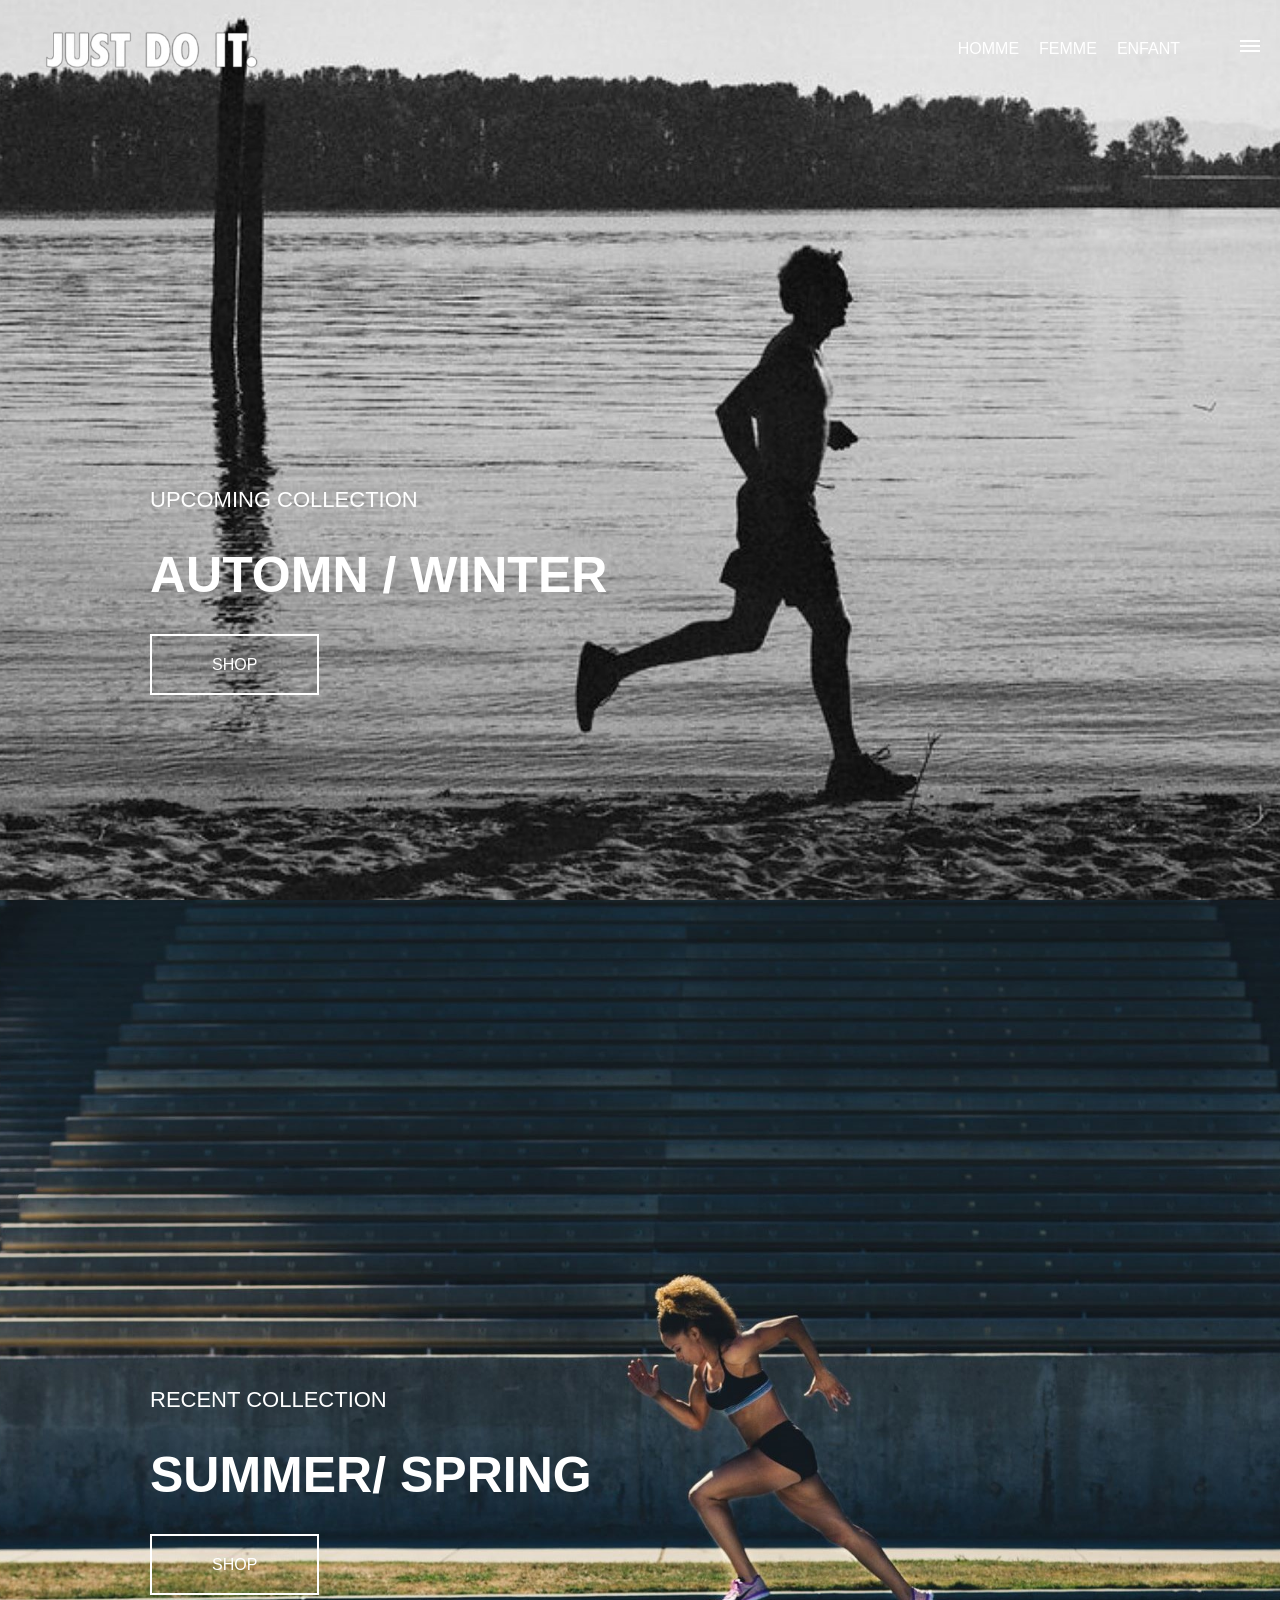
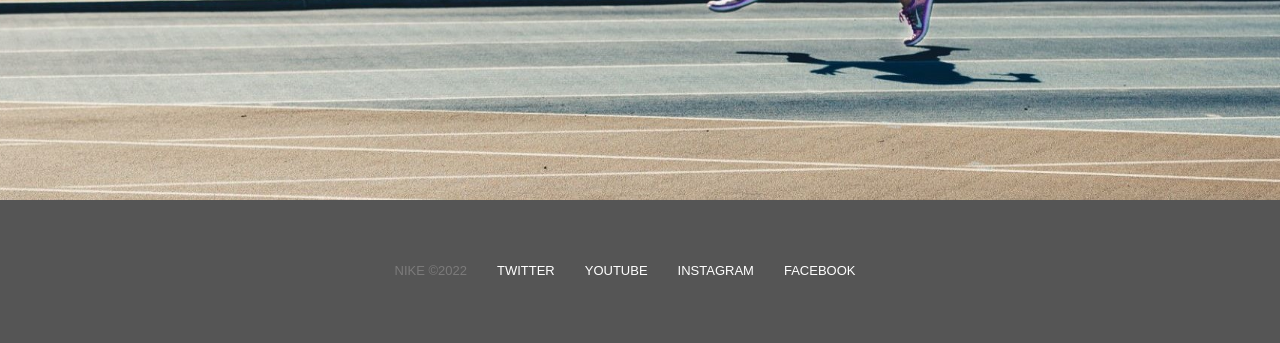
==== index.html @ 0065b4b3 "création site running" ====
<!-- https://docs.emmet.io/cheat-sheet/ -->
<!DOCTYPE html>
<html lang="en">
  <head>
    <meta charset="UTF-8" />
    <meta http-equiv="X-UA-Compatible" content="IE=edge" />
    <meta name="viewport" content="width=device-width, initial-scale=1.0" />
    <link rel="stylesheet" type="text/css" href="css/style.css"/> 
    <title>Nike running</title>
  </head>
  <body>
    <div id="overlay"></div>
    
    <!-- Menu Pour Mobile -->
    <div id="mobile-menu" class="mobile-main-menu">
      <ul>
        <li><a href="#">Mission</a></li>
        <li><a href="#">Shop</a></li>
      </ul>
    </div>

    <!-- Header et Menu-->
    <header class="main-header">
      <div class="logo">
        <a href="index.html">
          <img src="img/logo.png" alt="nike">
      </a>  
      </div>
      <nav class="desktop-main-menu">
        <ul>
          <li><a href="falcon_9.html">homme</a></li>
          <li><a href="falcon_heavy">femme</a></li>
          <li><a href="dragon">enfant</a></li>
        </ul>     
      </nav>
    </header>

    <!-- Hamburger Menu -->
    <button id="menu-btn" class="hamburger" type="button">
      <span class="hamburger-top"></span>
      <span class="hamburger-middle"></span>
      <span class="hamburger-bottom"></span>
    </button>

    <!-- Section A -->
    <section class="section-a">
      <div class="section-inner">
        <h4>upcoming collection</h4>
        <h2>automn / winter</h2>
        <a href="#">
          <div class="hover"><span>Shop</span></div>
        </a>    
      </div>
    </section>

    
    
    <!-- Section B -->
    <section class="section-b">
      <div class="section-inner">
        <h4>recent collection</h4>
        <h2>summer/ spring</h2>
        <a href=#>
          <div class="hover"><span>shop</span></div>
        </a>
      </div>
    </section>

    <footer>
      <ul>
        <li>Nike ©2022</li>
        <li><a href="https://twitter.com/Nike">twitter</a></li>
        <li><a href="https://www.youtube.com/user/nike">youtube</a></li>
        <li><a href="https://instagram.com/nike">instagram</a></li>
        <li><a href="https://www.facebook.com/nike">facebook</a></li>
      </ul>
    </footer>
  </body>
</html>
---- css/style.css ----
@import url('https://fonts.googleapis.com/css2?family=Familjen+Grotesk:wght@400;600;700&display=swap');

*,
*::before,
*::after {
  margin: 0;
  padding: 0;
  box-sizing: border-box;
}

body {
  /* TODO 1 https://www.w3schools.com/cssref/pr_font_font-family.php */
  font-family: Arial, Helvetica, sans-serif;
  background: #000000;
  /* TODO 2 https://www.w3schools.com/cssref/pr_text_color.php */
  color: #fff;
}

a {
  text-decoration: none;
  color: #fff;
}

ul {
  /* TODO 3 https://www.w3schools.com/cssref/pr_list-style-type.php */
  list-style-type: none;
}

/* Header/Navbar */
.main-header {
  font-family: Arial, Helvetica, sans-serif;
  position: fixed;
  top: 0;
  left: 0;
  width: 100%;
  z-index: 3;

  /* Madani faire une vidéo d'explication sur flex et justify-contentles en utilisant W3school */
  /* TODO 4 https://www.w3schools.com/css/css3_flexbox.asp */
  /* TODO 5 https://www.w3schools.com/cssref/css3_pr_justify-content.php */

  display: flex;
  justify-content: space-between; /*mettre de l'espace entre les deux elt du main.header*/
  align-items: center; /*centrer*/
  text-transform: uppercase;
  height: 100px;
  padding: 30px;
}

/* Logo */
.logo {
  /* TODO 6 https://www.w3schools.com/cssref/pr_dim_width.php */
  width: 20%; /*ajuster la taille du logo*/ 
  height: auto;
}

.logo img {
  display: block;
  width: 100%;
  height: auto;
}

/* Desktop Menu */
.desktop-main-menu {
  margin-right: 50px;
}

.desktop-main-menu ul {
  /* TODO 7 https://www.w3schools.com/css/css3_flexbox.asp  */
  display: flex; /* Définir le conteneur ul comme une flexbox */
}

.desktop-main-menu ul li {
  position: relative;
  margin-right: 20px;
  padding-bottom: 2px;
}

/* Menu item bottom border */
.desktop-main-menu ul li a::after {
  content: '';
  position: absolute;
  bottom: 0;
  left: 0;
  width: 100%;
  height: 1px;
  background: #fff;
  transform: scaleX(0);
  transition: transform 0.6s cubic-bezier(0.19, 1, 0.22, 1);
  transform-origin: right center;
}

.desktop-main-menu ul li a:hover::after {
  transform: scaleX(1);
  transform-origin: left center;
  transition-duration: 0.4s;
}

/* Sections */
section {
  position: relative;
  height: 100vh;
  background-position: center center;
  background-repeat: no-repeat;
  background-size: cover;
  /* TODO 7 https://www.w3schools.com/cssref/pr_text_text-transform.php  */
  text-transform: uppercase; /*mettre tous les caractères en majuscule*/
  font-family: Verdana, Geneva, Tahoma, sans-serif;
}

.section-inner {
  position: absolute;
  bottom: 200px;
  left: 150px;
  max-width: 560px;
  line-height: 70px;
}

.section-inner h4 {
  font-size: 22px;
  margin-bottom: 5px;
  font-weight: 300;
  animation: fadeInUp 0.5s ease-in-out;
}

.section-inner h2 {
  font-size: 50px;
  font-weight: 700;
  margin-bottom: 20px;
  animation: fadeInUp 0.5s ease-in-out 0.2s;
  animation-fill-mode: both; // Stop from showing at start
}

.section-inner a {
  animation: fadeInUp 0.5s ease-in-out 0.4s;
  animation-fill-mode: both; // Stop from showing at start
}

/* Background images */
.section-a {
  /* TODO 8 https://www.w3schools.com/cssref/pr_background-image.php */
 background-image: url("../img/section-a.webp"); /*ajouter l'image "section-a.webp" en background de la section a */
}

.section-b {
  background-image: url('../img/section-d.webp');
}

.hover span{
  border: 2px solid white; /*faire l'encardrer*/
  padding: 20px;
  padding-left: 60px; /*espace à gauche entre encadrer et le texte*/
  padding-right: 60px;

}

.btn {
  position: relative;
  display: inline-block;
  cursor: pointer;
  text-align: center;
  min-width: 130px;
  padding: 15px 50px;
  margin-top: 10px;
  border: 2px solid #fff;
  text-transform: uppercase;
  font-weight: bold;
  overflow: hidden;
  z-index: 2;
}

.btn:hover span {
  color: #000;
}

.btn .hover {
  position: absolute;
  top: 0;
  left: 0;
  width: 100%;
  height: 100%;
  background-color: #fff;
  color: #000;
  z-index: -1;
  transform: translateY(100%);
  transition: transform 0.6s cubic-bezier(0.19, 1, 0.22, 1);
}

.btn:hover .hover {
  transform: translateY(0);
}



/* Footer */
footer {
  position: relative;
  padding: 55px 0;
  background-color: #555;
}

footer ul {
  display: flex;
  justify-content: center;
  align-items: center;
  flex-wrap: wrap;
}

footer ul li {
  margin-right: 30px;
  color: #7c7b7b;
  text-transform: uppercase;
  font-size: 13px;
  line-height: 2.5;
}

footer ul li a {
  color: #fff;
  transition: color 0.6s;
}

footer ul li a:hover {
  color: #aaa;
}

/* Hamburger Menu */
.hamburger {
  position: fixed;
  top: 40px;
  right: 20px;
  z-index: 10;
  cursor: pointer;
  width: 20px;
  height: 20px;
  background: none;
  border: none;
}

.hamburger-top,
.hamburger-middle,
.hamburger-bottom {
  position: absolute;
  width: 20px;
  height: 2px;
  top: 0;
  left: 0;
  background: #fff;
  transition: all 0.5s;
}

.hamburger-middle {
  transform: translateY(5px);
}

.hamburger-bottom {
  transform: translateY(10px);
}

/* Transition hamburger to X when open */
.open {
  transform: rotate(90deg);
}

.open .hamburger-top {
  transform: rotate(45deg) translateY(6px) translateX(6px);
}

.open .hamburger-middle {
  display: none;
}

.open .hamburger-bottom {
  transform: rotate(-45deg) translateY(6px) translateX(-6px);
}

/* Overlay */
.overlay-show {
  position: fixed;
  top: 0;
  left: 0;
  width: 100%;
  height: 100%;
  background-color: rgba(0, 0, 0, 0.5);
  z-index: 3;
}

/* Stop body scroll */
.stop-scrolling {
  overflow: hidden;
}

/* Hide mobile main menu items */
.mobile-only {
  display: none;
}

/* Mobile menu */
.mobile-main-menu {
  position: fixed;
  top: 0;
  right: 0;
  width: 350px;
  height: 100%;
  background: #000;
  z-index: 4;
  display: flex;
  align-items: center;
  justify-content: center;
  transform: translateX(100%);
  transition: transform 0.6s cubic-bezier(0.19, 1, 0.22, 1);
}

/* Bring menu from right */
.show-menu {
  transform: translateX(0);
}

.mobile-main-menu ul {
  display: flex;
  flex-direction: column;
  align-items: end;
  justify-content: center;
  padding: 50px;
  width: 100%;
}

.mobile-main-menu ul li {
  margin-bottom: 20px;
  font-size: 18px;
  text-transform: uppercase;
  border-bottom: 1px #555 dotted;
  width: 100%;
  text-align: right;
  padding-bottom: 8px;
}

.mobile-main-menu ul li a {
  color: #fff;
  transition: color 0.6s;
}

.mobile-main-menu ul li a:hover {
  color: #aaa;
}

/* Inner Pages */
.bg-falcon-9 {
  background-image: url('../img/falcon-9.webp');
}

.bg-falcon-heavy {
  background-image: url('../img/falcon-heavy.webp');
}

.bg-dragon {
  background-image: url('../img/dragon.webp');
}

.section-animate {
  animation: fadeIn 2s ease-in-out;
}

.section-inner-center {
  position: absolute;
  top: 50%;
  left: 50%;
  transform: translate(-50%, -50%);
  text-transform: uppercase;
  text-align: center;
  width: 80%;
}

.section-inner-center h3 {
  font-size: 100px;
  margin-bottom: 15px;
  animation: fadeInUp 0.5s ease-in-out;
}

.section-inner-center p {
  font-size: 20px;
  animation: fadeInUp 0.5s ease-in-out 0.2s;
  animation-fill-mode: both;
}

/* Animations */

@keyframes fadeInUp {
  0% {
    opacity: 0;
    transform: translateY(140px);
  }

  100% {
    opacity: 1;
    transform: translateY(0);
  }
}

@keyframes fadeIn {
  0% {
    opacity: 0;
  }

  100% {
    opacity: 1;
  }
}

@keyframes fadeBounce {
  0%,
  20%,
  50%,
  80%,
  100% {
    opacity: 0;
    transform: translateY(-20px);
  }

  40% {
    opacity: 1;
    transform: translateY(0);
  }
}

/* Media Queries */

@media (max-width: 960px) {
  /* Hide desktop menu */
  .desktop-main-menu {
    display: none;
  }

  /* Show main mobile items */
  .mobile-only {
    display: block;
  }

  .section-inner-center h3 {
    font-size: 75px;
  }
}

@media (max-width: 600px) {
  .section-inner {
    bottom: 75px;
    left: 20px;
  }

  .section-inner h2 {
    font-size: 40px;
  }

  footer ul li:first-child {
    position: absolute;
    top: 30px;
    left: 50%;
    transform: translate(-50%, -50%);
  }

  footer ul li {
    margin-right: 15px;
  }

  .logo {
    width: 150px;
    margin: auto;
  }

  .section-inner-center h3 {
    font-size: 50px;
  }

  /* Stats */
  .stats {
    flex-direction: column;
  }

  .stats div {
    margin-bottom: 20px;
  }
}
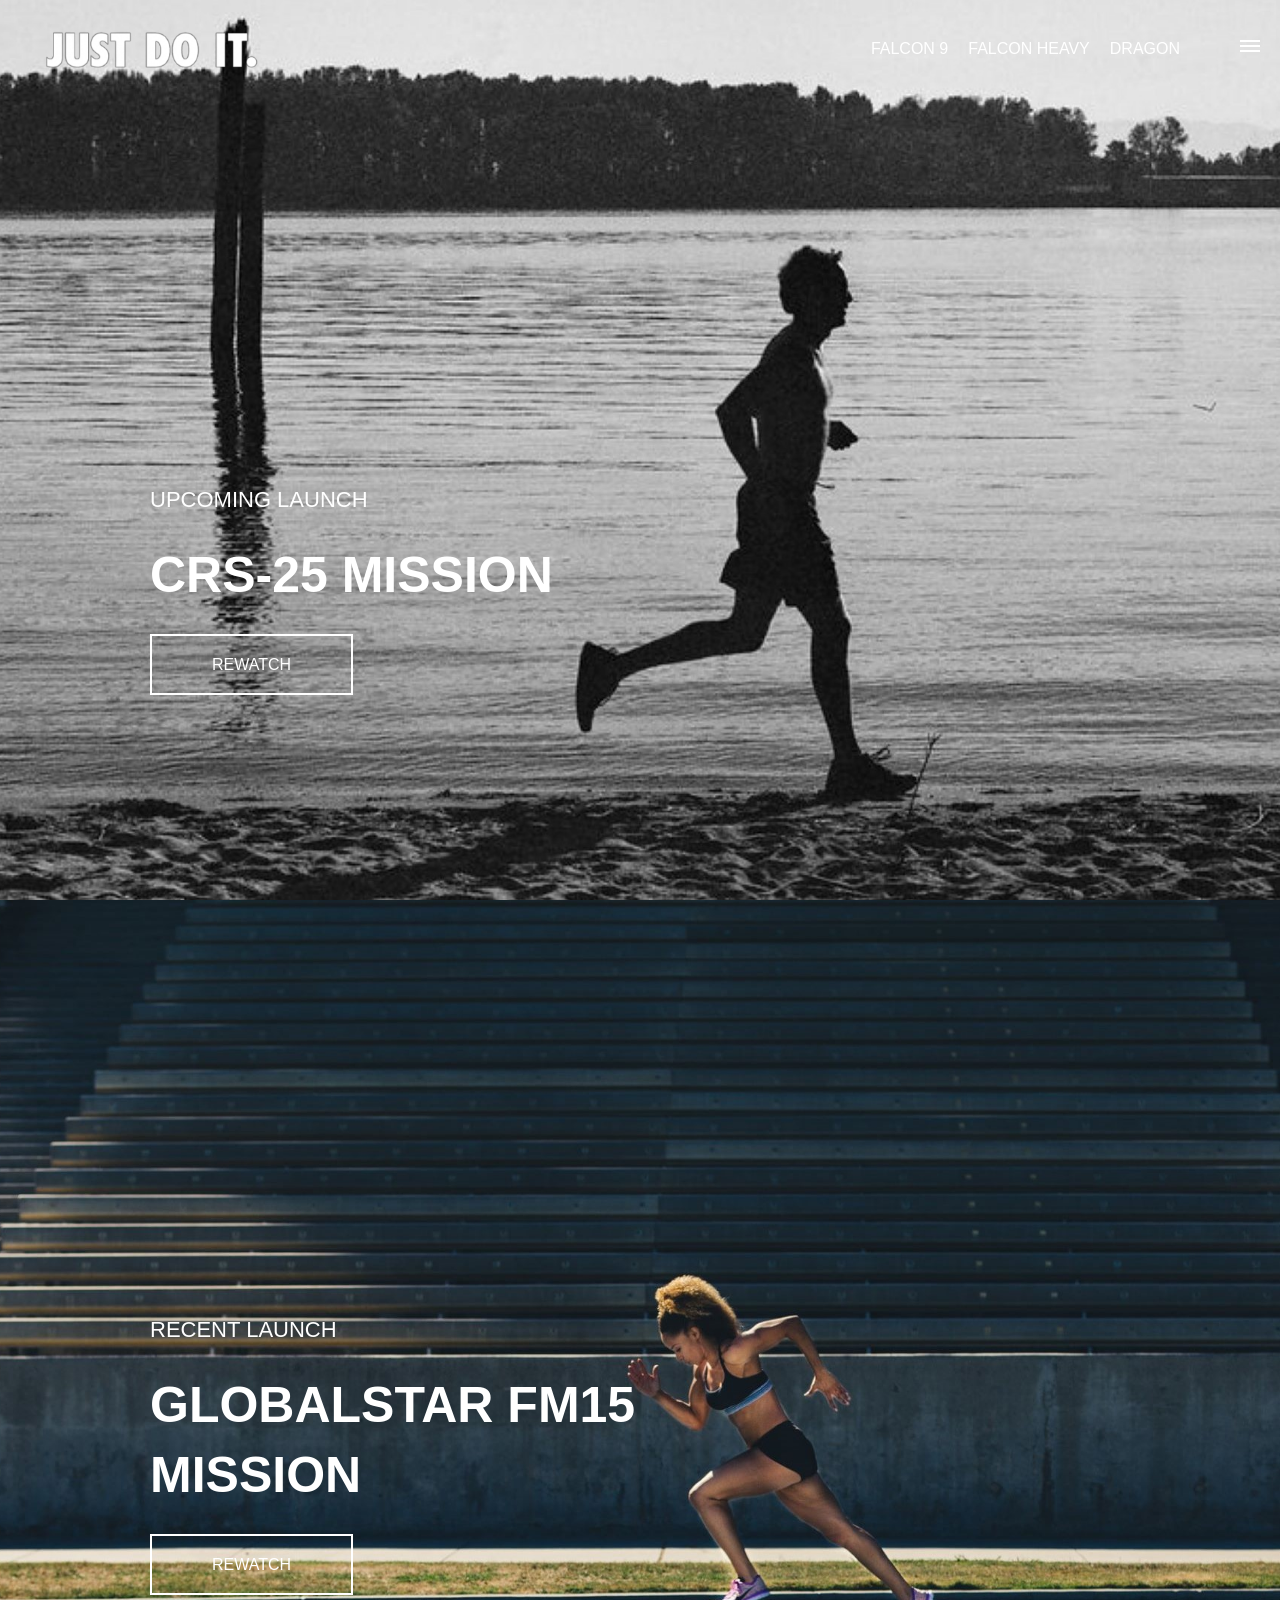
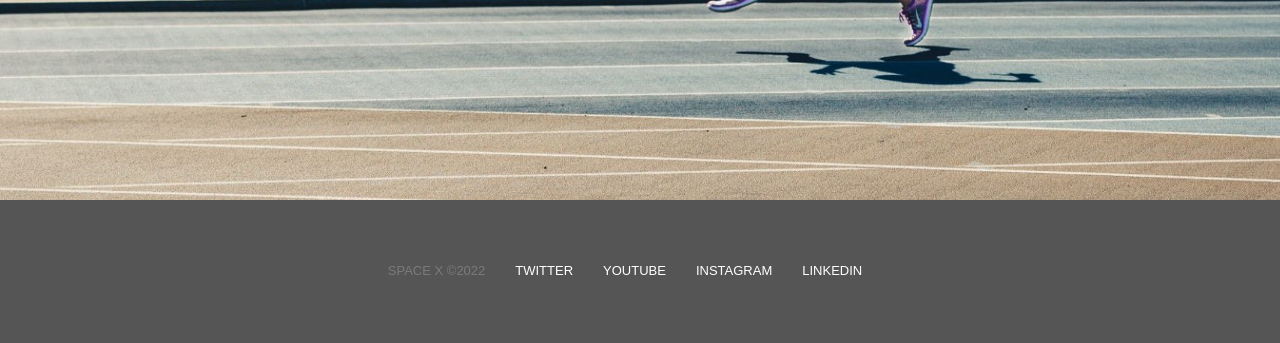
==== commit 5851a2be: "space x html & css" ====
--- a/index.html
+++ b/index.html
@@ -6,7 +6,7 @@
     <meta http-equiv="X-UA-Compatible" content="IE=edge" />
     <meta name="viewport" content="width=device-width, initial-scale=1.0" />
     <link rel="stylesheet" type="text/css" href="css/style.css"/> 
-    <title>Nike running</title>
+    <title>Space X</title>
   </head>
   <body>
     <div id="overlay"></div>
@@ -23,14 +23,14 @@
     <header class="main-header">
       <div class="logo">
         <a href="index.html">
-          <img src="img/logo.png" alt="nike">
+          <img src="img/logo.png" alt="spacex">
       </a>  
       </div>
       <nav class="desktop-main-menu">
         <ul>
-          <li><a href="falcon_9.html">homme</a></li>
-          <li><a href="falcon_heavy">femme</a></li>
-          <li><a href="dragon">enfant</a></li>
+          <li><a href="falcon_9.html">falcon 9 </a></li>
+          <li><a href="falcon_heavy">falcon heavy</a></li>
+          <li><a href="dragon">dragon</a></li>
         </ul>     
       </nav>
     </header>
@@ -45,10 +45,10 @@
     <!-- Section A -->
     <section class="section-a">
       <div class="section-inner">
-        <h4>upcoming collection</h4>
-        <h2>automn / winter</h2>
+        <h4>upcoming launch</h4>
+        <h2>crs-25 mission</h2>
         <a href="#">
-          <div class="hover"><span>Shop</span></div>
+          <div class="hover"><span>rewatch</span></div>
         </a>    
       </div>
     </section>
@@ -58,22 +58,22 @@
     <!-- Section B -->
     <section class="section-b">
       <div class="section-inner">
-        <h4>recent collection</h4>
-        <h2>summer/ spring</h2>
+        <h4>recent launch</h4>
+        <h2>globalstar fm15 mission</h2>
         <a href=#>
-          <div class="hover"><span>shop</span></div>
+          <div class="hover"><span>rewatch</span></div>
         </a>
       </div>
     </section>
 
     <footer>
       <ul>
-        <li>Nike ©2022</li>
-        <li><a href="https://twitter.com/Nike">twitter</a></li>
-        <li><a href="https://www.youtube.com/user/nike">youtube</a></li>
-        <li><a href="https://instagram.com/nike">instagram</a></li>
-        <li><a href="https://www.facebook.com/nike">facebook</a></li>
+        <li>Space X ©2022</li>
+        <li><a href="https://twitter.com/?lang=fr">twitter</a></li>
+        <li><a href="https://www.youtube.com/spacex">youtube</a></li>
+        <li><a href="https://www.instagram.com/spacex/?hl=fr">instagram</a></li>
+        <li><a href="https://fr.linkedin.com/">linkedin</a></li>
       </ul>
     </footer>
   </body>
-</html>
+</html>
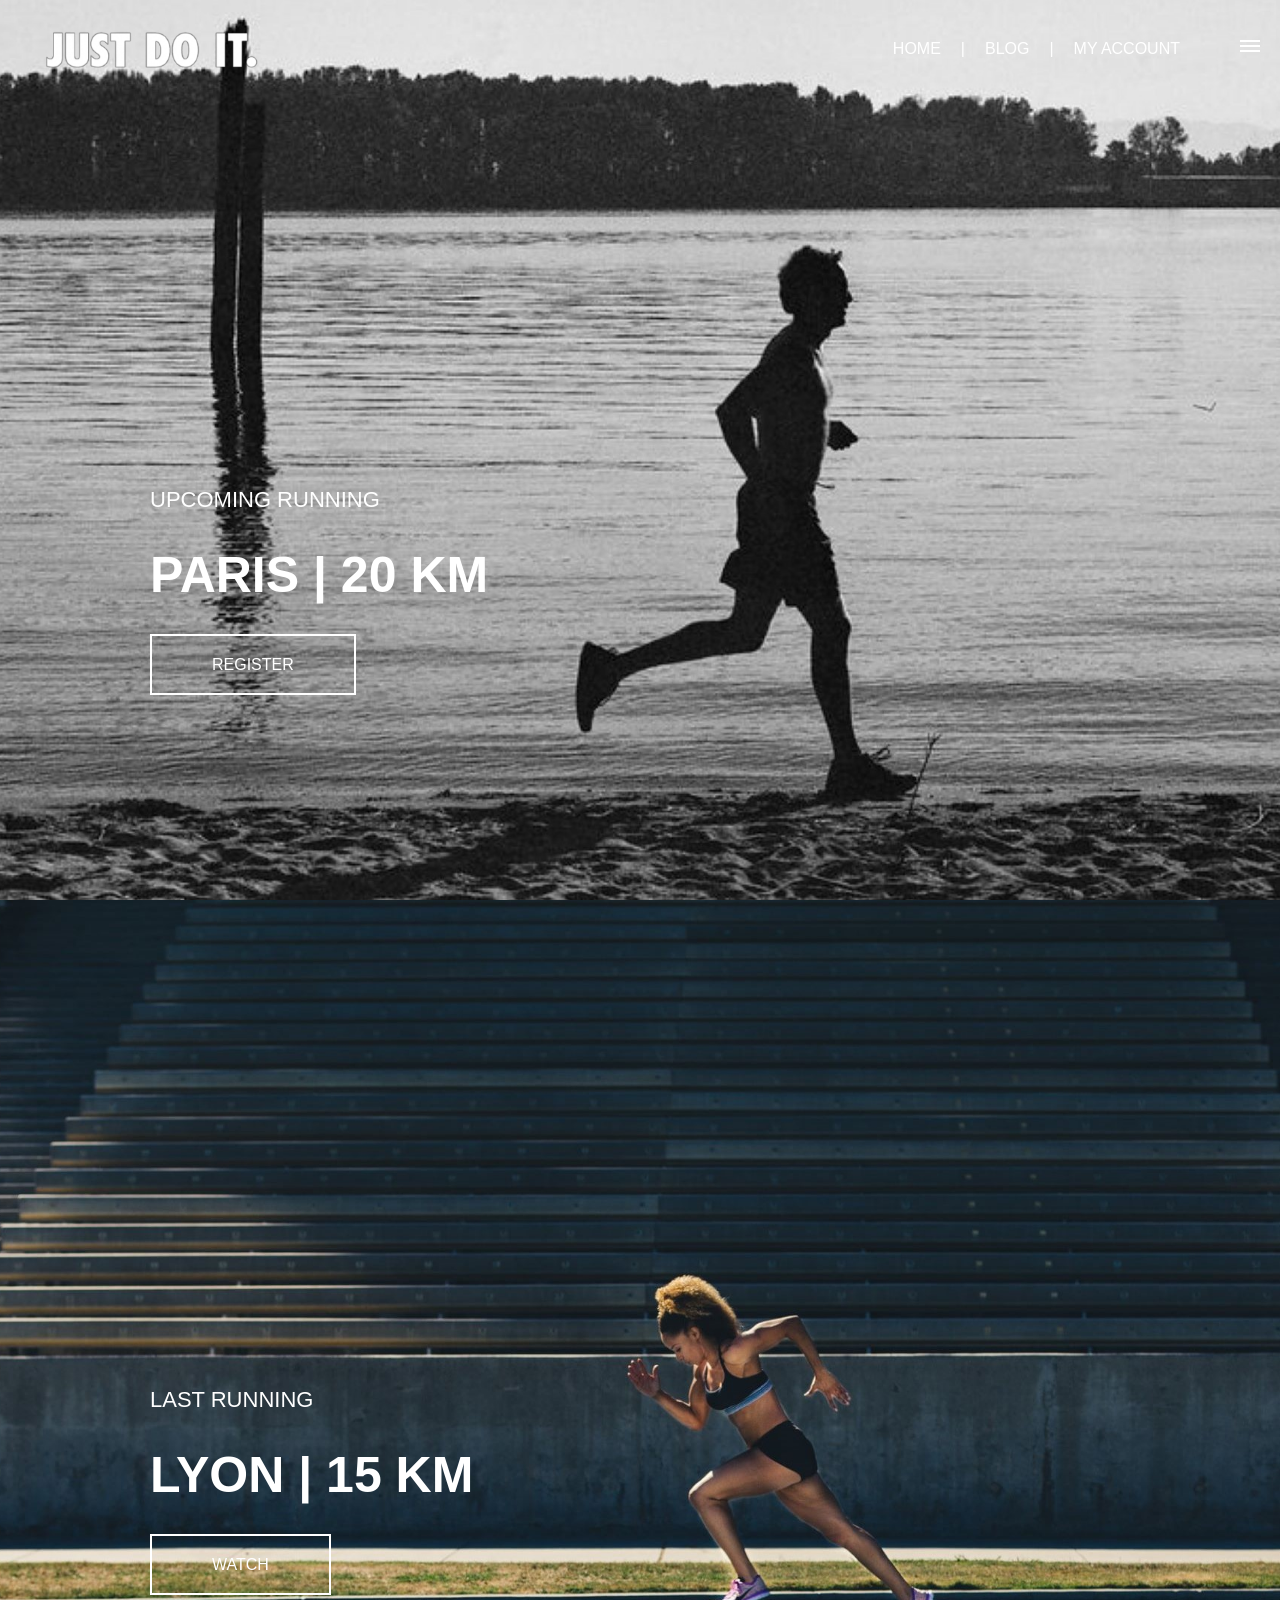
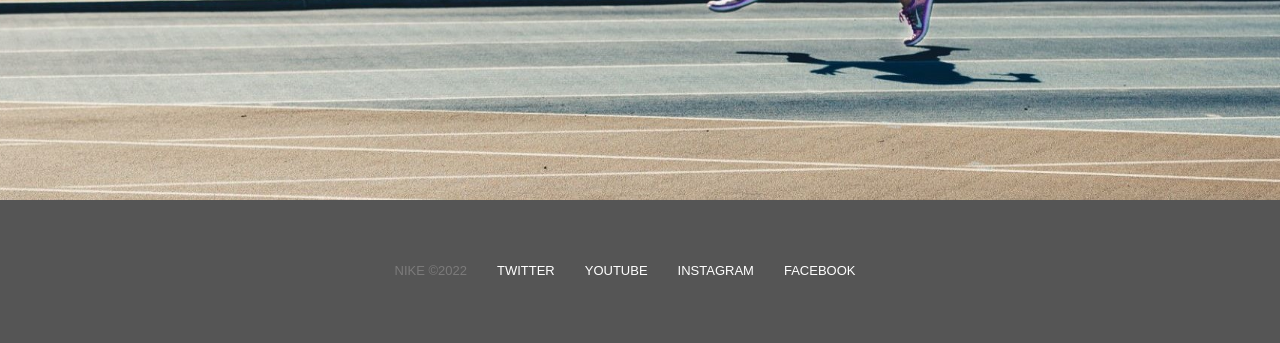
==== commit d45ae434: "initial commit" ====
--- a/index.html
+++ b/index.html
@@ -6,7 +6,7 @@
     <meta http-equiv="X-UA-Compatible" content="IE=edge" />
     <meta name="viewport" content="width=device-width, initial-scale=1.0" />
     <link rel="stylesheet" type="text/css" href="css/style.css"/> 
-    <title>Space X</title>
+    <title>Nike running</title>
   </head>
   <body>
     <div id="overlay"></div>
@@ -15,7 +15,7 @@
     <div id="mobile-menu" class="mobile-main-menu">
       <ul>
         <li><a href="#">Mission</a></li>
-        <li><a href="#">Shop</a></li>
+        <li><a href="#">register</a></li>
       </ul>
     </div>
 
@@ -23,14 +23,16 @@
     <header class="main-header">
       <div class="logo">
         <a href="index.html">
-          <img src="img/logo.png" alt="spacex">
+          <img src="img/logo.png" alt="nike">
       </a>  
       </div>
       <nav class="desktop-main-menu">
         <ul>
-          <li><a href="falcon_9.html">falcon 9 </a></li>
-          <li><a href="falcon_heavy">falcon heavy</a></li>
-          <li><a href="dragon">dragon</a></li>
+          <li><a href="https://www.nike.com/fr/">home</a></li>
+          <li> | </li>
+          <li><a href="blog.html">blog</a></li>
+          <li> | </li>
+          <li><a href="my_account.html">my account</a></li>
         </ul>     
       </nav>
     </header>
@@ -45,10 +47,10 @@
     <!-- Section A -->
     <section class="section-a">
       <div class="section-inner">
-        <h4>upcoming launch</h4>
-        <h2>crs-25 mission</h2>
-        <a href="#">
-          <div class="hover"><span>rewatch</span></div>
+        <h4>upcoming running</h4>
+        <h2>paris | 20 km</h2>
+        <a href="register.html">
+          <div class="hover"><span>register</span></div>
         </a>    
       </div>
     </section>
@@ -58,22 +60,22 @@
     <!-- Section B -->
     <section class="section-b">
       <div class="section-inner">
-        <h4>recent launch</h4>
-        <h2>globalstar fm15 mission</h2>
-        <a href=#>
-          <div class="hover"><span>rewatch</span></div>
+        <h4>last running</h4>
+        <h2>lyon | 15 km</h2>
+        <a href=https://youtu.be/r8gsun4HZU8>
+          <div class="hover"><span>watch</span></div>
         </a>
       </div>
     </section>
 
     <footer>
       <ul>
-        <li>Space X ©2022</li>
-        <li><a href="https://twitter.com/?lang=fr">twitter</a></li>
-        <li><a href="https://www.youtube.com/spacex">youtube</a></li>
-        <li><a href="https://www.instagram.com/spacex/?hl=fr">instagram</a></li>
-        <li><a href="https://fr.linkedin.com/">linkedin</a></li>
+        <li>Nike ©2022</li>
+        <li><a href="https://twitter.com/Nike">twitter</a></li>
+        <li><a href="https://www.youtube.com/user/nike">youtube</a></li>
+        <li><a href="https://instagram.com/nike">instagram</a></li>
+        <li><a href="https://www.facebook.com/nike">facebook</a></li>
       </ul>
     </footer>
   </body>
-</html>+</html>
--- a/css/style.css
+++ b/css/style.css
@@ -1,4 +1,5 @@
 @import url('https://fonts.googleapis.com/css2?family=Familjen+Grotesk:wght@400;600;700&display=swap');
+
 
 *,
 *::before,
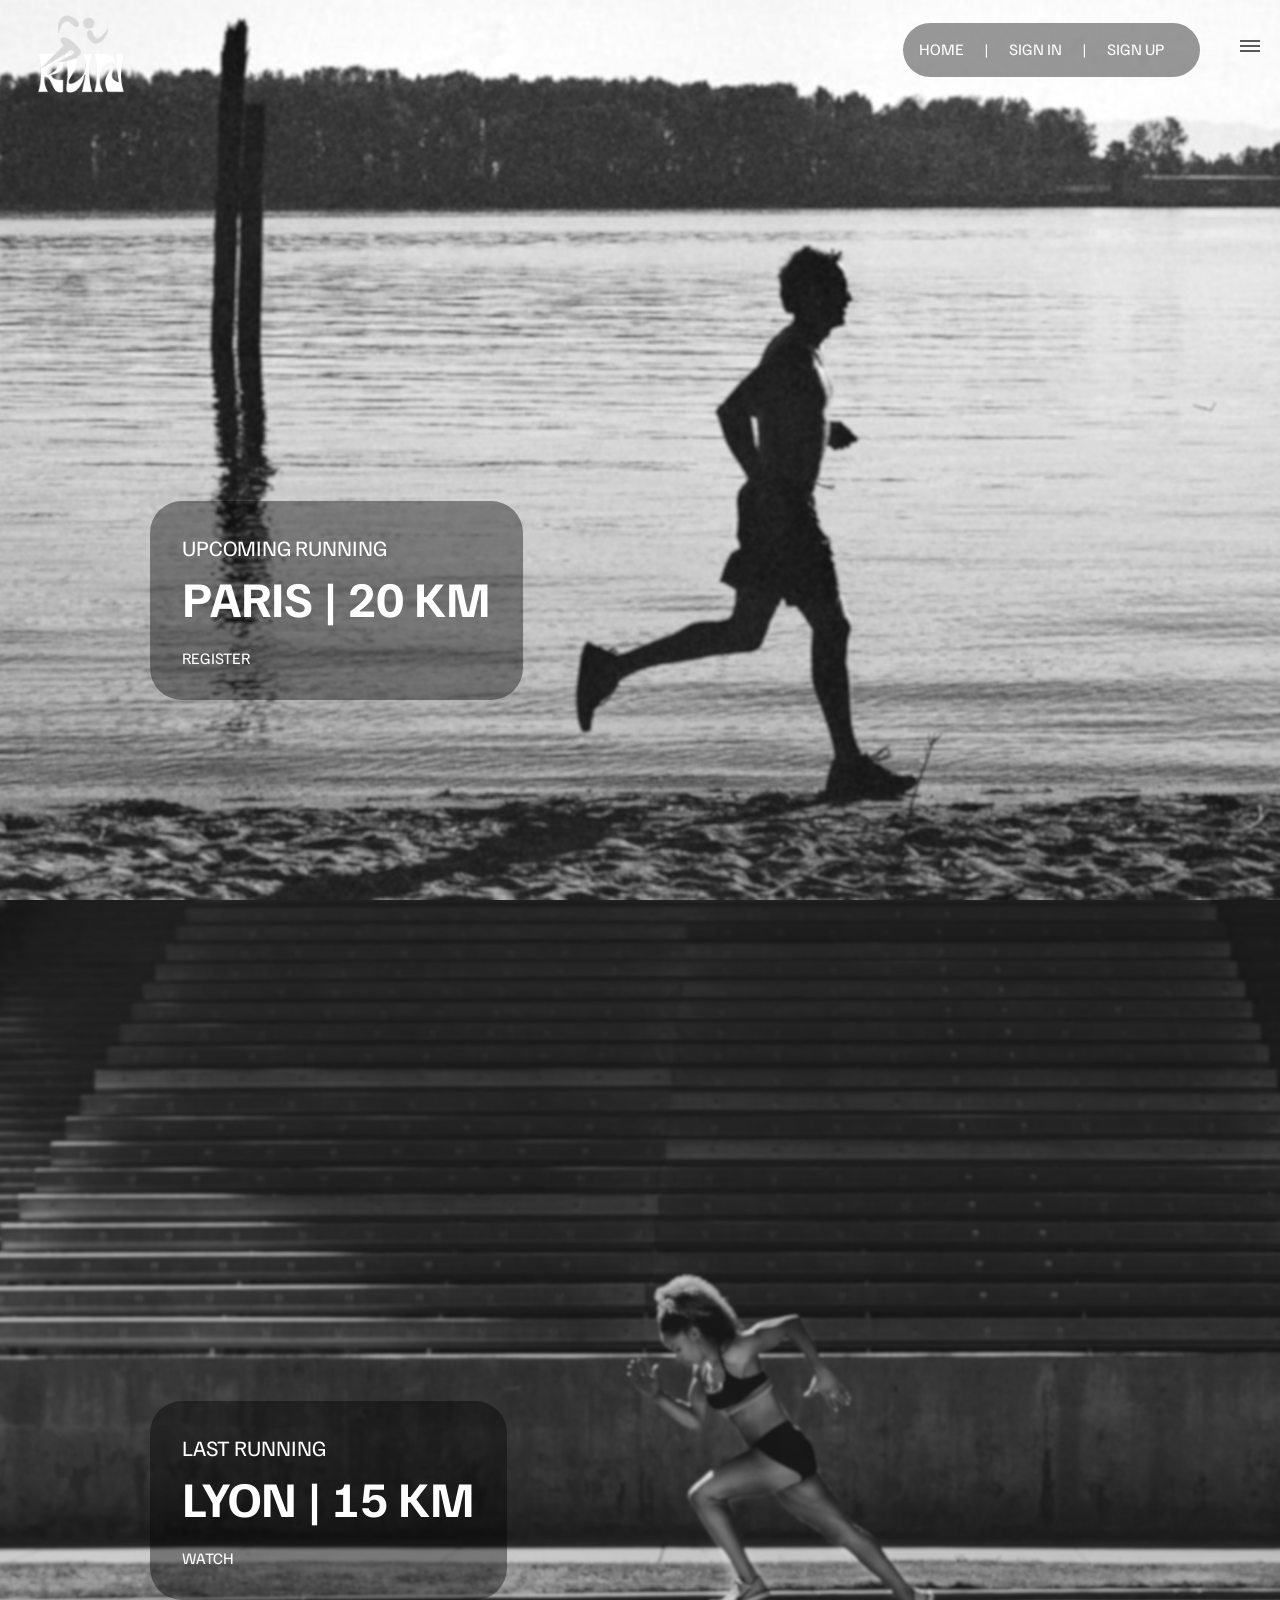
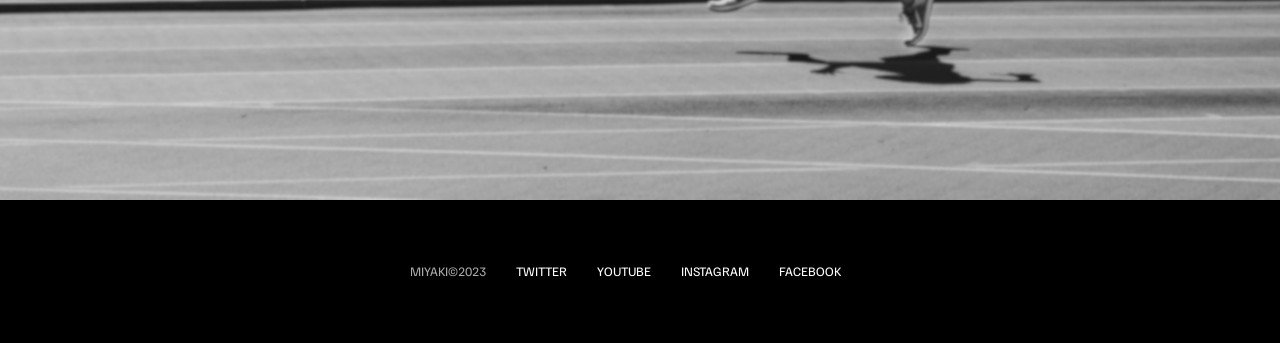
==== commit d46f4053: "update" ====
--- a/index.html
+++ b/index.html
@@ -1,21 +1,23 @@
-<!-- https://docs.emmet.io/cheat-sheet/ -->
 <!DOCTYPE html>
+
 <html lang="en">
+
   <head>
     <meta charset="UTF-8" />
     <meta http-equiv="X-UA-Compatible" content="IE=edge" />
     <meta name="viewport" content="width=device-width, initial-scale=1.0" />
     <link rel="stylesheet" type="text/css" href="css/style.css"/> 
-    <title>Nike running</title>
+    <title>Running</title>
   </head>
+
   <body>
     <div id="overlay"></div>
     
     <!-- Menu Pour Mobile -->
     <div id="mobile-menu" class="mobile-main-menu">
       <ul>
-        <li><a href="#">Mission</a></li>
-        <li><a href="#">register</a></li>
+        <li><a href="#">Courses</a></li>
+        <li><a href="#">Shop</a></li>
       </ul>
     </div>
 
@@ -28,11 +30,11 @@
       </div>
       <nav class="desktop-main-menu">
         <ul>
-          <li><a href="https://www.nike.com/fr/">home</a></li>
+          <li><a href="index.html">Home</a></li>
           <li> | </li>
-          <li><a href="blog.html">blog</a></li>
+          <li><a href="signin.html">Sign In</a></li>
           <li> | </li>
-          <li><a href="my_account.html">my account</a></li>
+          <li><a href="signup.html">Sign Up</a></li>
         </ul>     
       </nav>
     </header>
@@ -70,11 +72,11 @@
 
     <footer>
       <ul>
-        <li>Nike ©2022</li>
-        <li><a href="https://twitter.com/Nike">twitter</a></li>
-        <li><a href="https://www.youtube.com/user/nike">youtube</a></li>
-        <li><a href="https://instagram.com/nike">instagram</a></li>
-        <li><a href="https://www.facebook.com/nike">facebook</a></li>
+        <li>miyaki©2023</li>
+        <li><a href="#">twitter</a></li>
+        <li><a href="#">youtube</a></li>
+        <li><a href="#">instagram</a></li>
+        <li><a href="#">facebook</a></li>
       </ul>
     </footer>
   </body>
--- a/css/style.css
+++ b/css/style.css
@@ -1,5 +1,4 @@
 @import url('https://fonts.googleapis.com/css2?family=Familjen+Grotesk:wght@400;600;700&display=swap');
-
 
 *,
 *::before,
@@ -10,10 +9,8 @@
 }
 
 body {
-  /* TODO 1 https://www.w3schools.com/cssref/pr_font_font-family.php */
-  font-family: Arial, Helvetica, sans-serif;
-  background: #000000;
-  /* TODO 2 https://www.w3schools.com/cssref/pr_text_color.php */
+  font-family: 'Familjen Grotesk', sans-serif;
+  background: #000;
   color: #fff;
 }
 
@@ -23,35 +20,28 @@
 }
 
 ul {
-  /* TODO 3 https://www.w3schools.com/cssref/pr_list-style-type.php */
-  list-style-type: none;
+  list-style: none;
 }
 
 /* Header/Navbar */
 .main-header {
-  font-family: Arial, Helvetica, sans-serif;
   position: fixed;
   top: 0;
   left: 0;
   width: 100%;
   z-index: 3;
-
-  /* Madani faire une vidéo d'explication sur flex et justify-contentles en utilisant W3school */
-  /* TODO 4 https://www.w3schools.com/css/css3_flexbox.asp */
-  /* TODO 5 https://www.w3schools.com/cssref/css3_pr_justify-content.php */
-
   display: flex;
-  justify-content: space-between; /*mettre de l'espace entre les deux elt du main.header*/
-  align-items: center; /*centrer*/
+  justify-content: space-between;
+  align-items: center;
   text-transform: uppercase;
   height: 100px;
-  padding: 30px;
+  padding: 0 30px;
 }
 
 /* Logo */
 .logo {
-  /* TODO 6 https://www.w3schools.com/cssref/pr_dim_width.php */
-  width: 20%; /*ajuster la taille du logo*/ 
+  margin-top: 10px;
+  width: 100px;
   height: auto;
 }
 
@@ -67,8 +57,10 @@
 }
 
 .desktop-main-menu ul {
-  /* TODO 7 https://www.w3schools.com/css/css3_flexbox.asp  */
-  display: flex; /* Définir le conteneur ul comme une flexbox */
+  display: flex;
+  padding: 1em;
+  background-color:rgba(0, 0, 0, 0.404);
+  border-radius: 2em;
 }
 
 .desktop-main-menu ul li {
@@ -104,9 +96,7 @@
   background-position: center center;
   background-repeat: no-repeat;
   background-size: cover;
-  /* TODO 7 https://www.w3schools.com/cssref/pr_text_text-transform.php  */
-  text-transform: uppercase; /*mettre tous les caractères en majuscule*/
-  font-family: Verdana, Geneva, Tahoma, sans-serif;
+  text-transform: uppercase;
 }
 
 .section-inner {
@@ -114,7 +104,9 @@
   bottom: 200px;
   left: 150px;
   max-width: 560px;
-  line-height: 70px;
+  padding: 2em;
+  background-color:rgba(0, 0, 0, 0.404);
+  border-radius: 2em;
 }
 
 .section-inner h4 {
@@ -129,30 +121,20 @@
   font-weight: 700;
   margin-bottom: 20px;
   animation: fadeInUp 0.5s ease-in-out 0.2s;
-  animation-fill-mode: both; // Stop from showing at start
+  animation-fill-mode: both; /* Stop from showing at start*/
 }
 
 .section-inner a {
   animation: fadeInUp 0.5s ease-in-out 0.4s;
-  animation-fill-mode: both; // Stop from showing at start
+  animation-fill-mode: both; /* Stop from showing at start*/
 }
 
 /* Background images */
 .section-a {
-  /* TODO 8 https://www.w3schools.com/cssref/pr_background-image.php */
- background-image: url("../img/section-a.webp"); /*ajouter l'image "section-a.webp" en background de la section a */
-}
-
+  background-image: url('../img/section-a.webp');
+}
 .section-b {
   background-image: url('../img/section-d.webp');
-}
-
-.hover span{
-  border: 2px solid white; /*faire l'encardrer*/
-  padding: 20px;
-  padding-left: 60px; /*espace à gauche entre encadrer et le texte*/
-  padding-right: 60px;
-
 }
 
 .btn {
@@ -191,13 +173,18 @@
   transform: translateY(0);
 }
 
-
+.scroll-arrow {
+  position: absolute;
+  bottom: 50px;
+  left: 50%;
+  transform: translateX(-50%);
+  animation: fadeBounce 5s infinite;
+}
 
 /* Footer */
 footer {
   position: relative;
   padding: 55px 0;
-  background-color: #555;
 }
 
 footer ul {
@@ -209,7 +196,7 @@
 
 footer ul li {
   margin-right: 30px;
-  color: #7c7b7b;
+  color: #aaa;
   text-transform: uppercase;
   font-size: 13px;
   line-height: 2.5;
@@ -245,7 +232,7 @@
   height: 2px;
   top: 0;
   left: 0;
-  background: #fff;
+  background: #585858;
   transition: all 0.5s;
 }
 
@@ -383,6 +370,26 @@
   animation-fill-mode: both;
 }
 
+/* Stats */
+.stats {
+  max-width: 960px;
+  margin: 0 auto;
+  display: flex;
+  align-items: center;
+  justify-content: space-between;
+  text-align: center;
+  text-transform: uppercase;
+}
+
+.stats div span {
+  font-size: 160px;
+}
+
+.stats div h4 {
+  font-size: 24px;
+  font-weight: 300;
+}
+
 /* Animations */
 
 @keyframes fadeInUp {
@@ -479,4 +486,114 @@
   .stats div {
     margin-bottom: 20px;
   }
+}
+
+
+/******************************************************************************************
+   formulaire
+   ****************************************************************************************/
+
+   .section-inner1 {
+    position: absolute;
+    bottom: 200px;
+    left: 200px;
+    padding: 2em;
+    padding-top: 0px;
+    padding-bottom: 8em;
+    background-color:rgba(0, 0, 0, 0.404);
+    border-radius: 2em;
+  }
+   
+   .contact-clean {
+    position:relative;
+    top: 5em;
+  }
+  
+  .contact-clean h2 {
+    margin-top: 5px;
+    font-weight: bold;
+    font-size: 20px;
+    margin-bottom: 36px;
+    color: inherit;
+  }
+  
+  .section-inner form {
+    margin-bottom: 20px;
+    animation: fadeInUp 0.5s ease-in-out 0.2s;
+    animation-fill-mode: both; /* Stop from showing at start*/
+
+  }
+  
+  /****** Bootstrap ****/
+.invisible {
+    visibility: hidden!important;
+}
+
+.text-danger {
+  color: #dc3545!important;
+}
+
+
+.form-group {
+  margin-bottom: 1rem;
+}
+
+.contact-clean form .form-control {
+  background: #fff;
+  border-radius: 2px;
+  box-shadow: 1px 1px 1px rgba(0,0,0,0.05);
+  outline: none;
+  color: black;
+  padding-left: 12px;
+  height: 42px;
+}
+
+.form-control {
+  display: block;
+  width: 100%;
+  height: calc(1.5em + 0.75rem + 2px);
+  padding: 0.375rem 0.75rem;
+  font-size: 1rem;
+  font-weight: 400;
+  line-height: 1.5;
+  color: #495057;
+  background-color: #fff;
+  background-clip: padding-box;
+  border: 1px solid #ced4da;
+  border-radius: 0.25rem;
+  transition: border-color .15s ease-in-out,box-shadow .15s ease-in-out;
+}
+
+
+.contact-clean form .btn-primary {
+  background-color: #5a5a5a !important;
+  border-radius: 2em;
+  margin-top: 15px;
+  color: #ffffff;
+}
+
+.btn:not(:disabled):not(.disabled) {
+  cursor: pointer;
+}
+
+.contact-clean form .btn {
+  padding: 16px 32px;
+  border: none;
+  background: none;
+  box-shadow: none;
+  text-shadow: none;
+  opacity: 0.7;
+  text-transform: uppercase;
+  font-weight: bold;
+  font-size: 13px;
+  letter-spacing: 0.4px;
+  line-height: 1;
+  outline: none !important;
+}
+
+.contact-clean form textarea.form-control {
+  min-height: 100px;
+  max-height: 260px;
+  padding-top: 10px;
+  resize: vertical;
 }
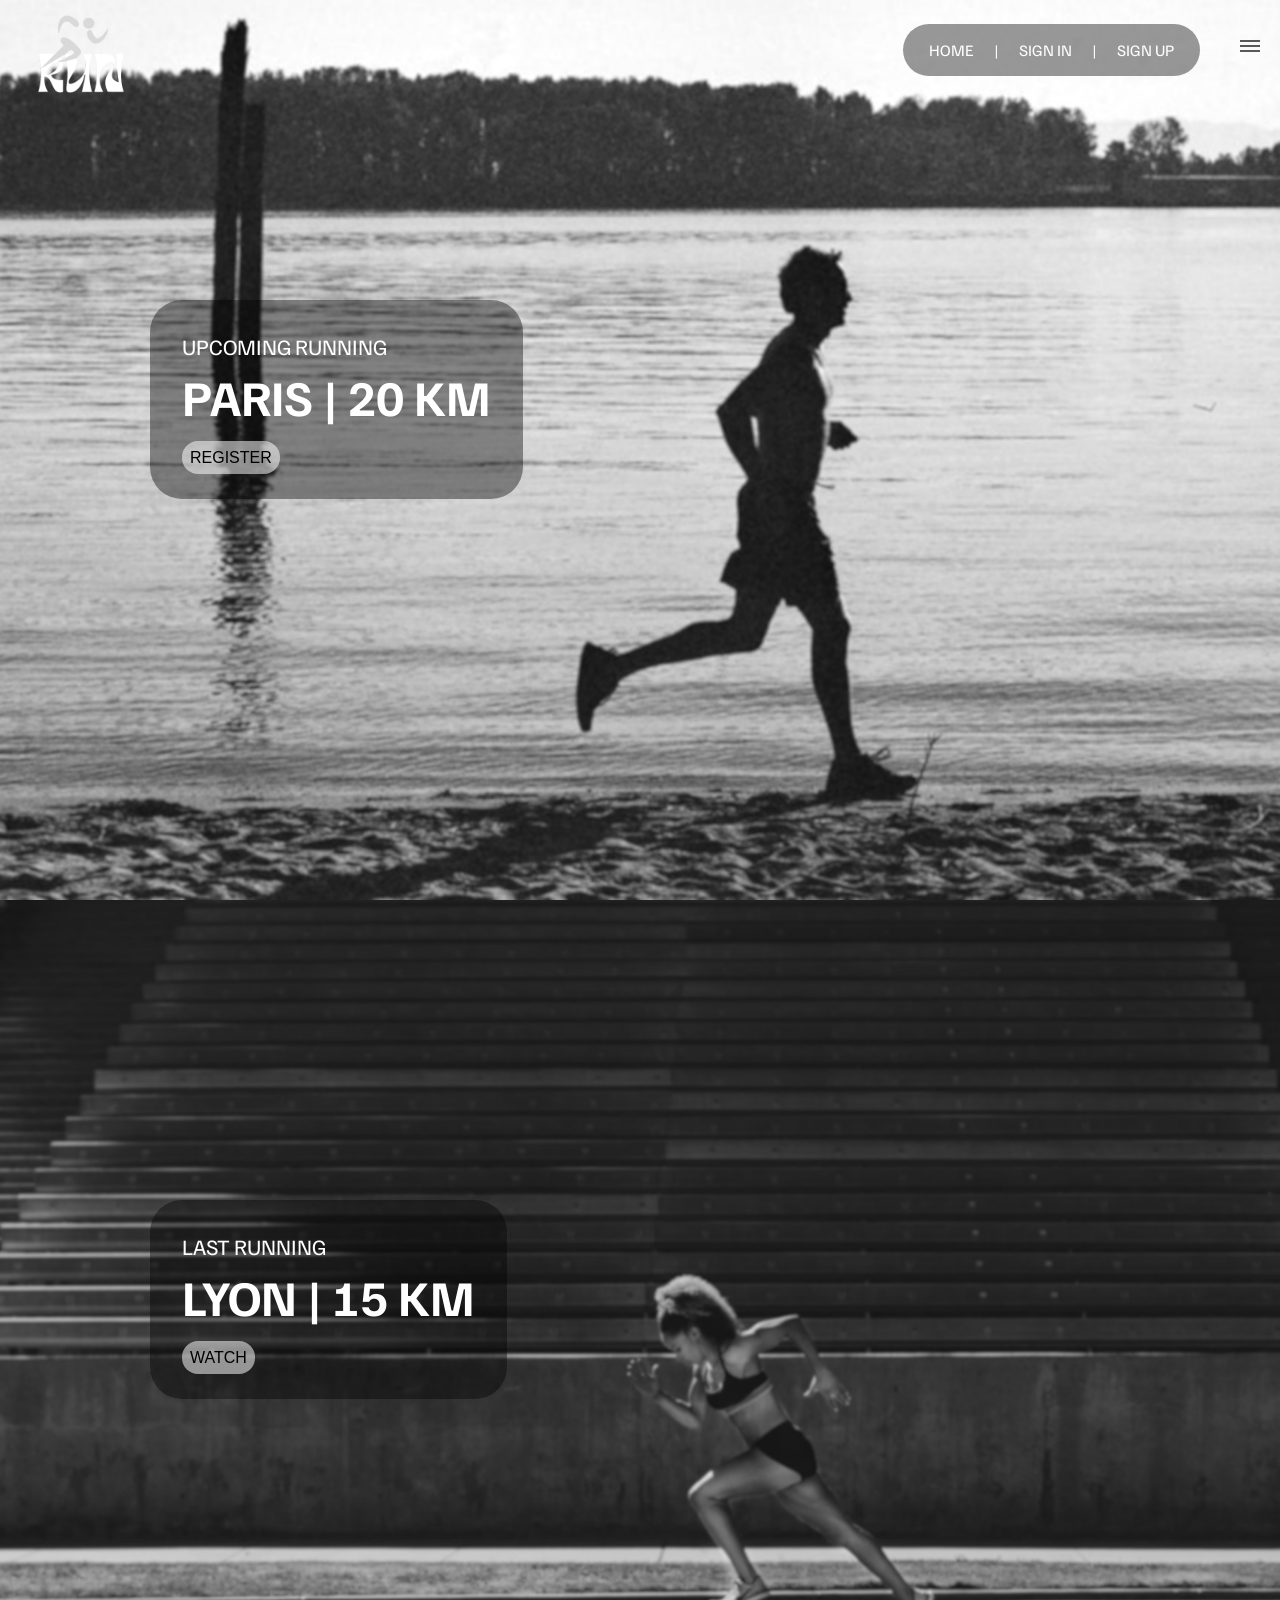
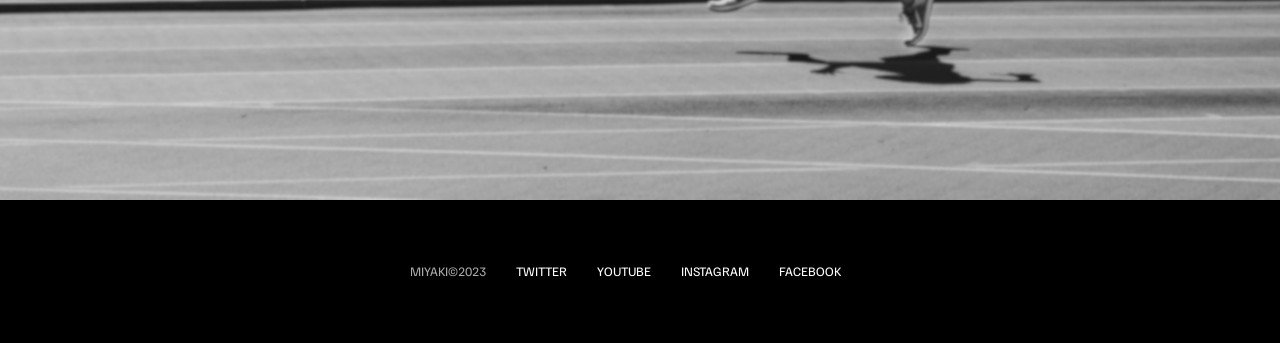
==== commit 48dfd444: "update" ====
--- a/index.html
+++ b/index.html
@@ -73,10 +73,10 @@
     <footer>
       <ul>
         <li>miyaki©2023</li>
-        <li><a href="#">twitter</a></li>
-        <li><a href="#">youtube</a></li>
-        <li><a href="#">instagram</a></li>
-        <li><a href="#">facebook</a></li>
+        <li><a href="https://twitter.com/iRunFr">twitter</a></li>
+        <li><a href="https://www.youtube.com/user/irunteam">youtube</a></li>
+        <li><a href="https://www.instagram.com/irunfr/">instagram</a></li>
+        <li><a href="https://www.facebook.com/i.run.running.trail">facebook</a></li>
       </ul>
     </footer>
   </body>
--- a/css/style.css
+++ b/css/style.css
@@ -65,8 +65,8 @@
 
 .desktop-main-menu ul li {
   position: relative;
-  margin-right: 20px;
-  padding-bottom: 2px;
+  margin-right: 10px;
+  margin-left: 10px;
 }
 
 /* Menu item bottom border */
@@ -101,7 +101,7 @@
 
 .section-inner {
   position: absolute;
-  bottom: 200px;
+  top: 300px;
   left: 150px;
   max-width: 560px;
   padding: 2em;
@@ -127,6 +127,14 @@
 .section-inner a {
   animation: fadeInUp 0.5s ease-in-out 0.4s;
   animation-fill-mode: both; /* Stop from showing at start*/
+}
+
+.hover span {
+  font-family: sans-serif;
+  color: #000;
+  background-color: #ffffff87;
+  border-radius: 1em;
+  padding: 0.5em;
 }
 
 /* Background images */
@@ -495,18 +503,15 @@
 
    .section-inner1 {
     position: absolute;
-    bottom: 200px;
     left: 200px;
-    padding: 2em;
-    padding-top: 0px;
-    padding-bottom: 8em;
+    top: 150px;
     background-color:rgba(0, 0, 0, 0.404);
     border-radius: 2em;
   }
    
    .contact-clean {
     position:relative;
-    top: 5em;
+    padding: 1em;
   }
   
   .contact-clean h2 {
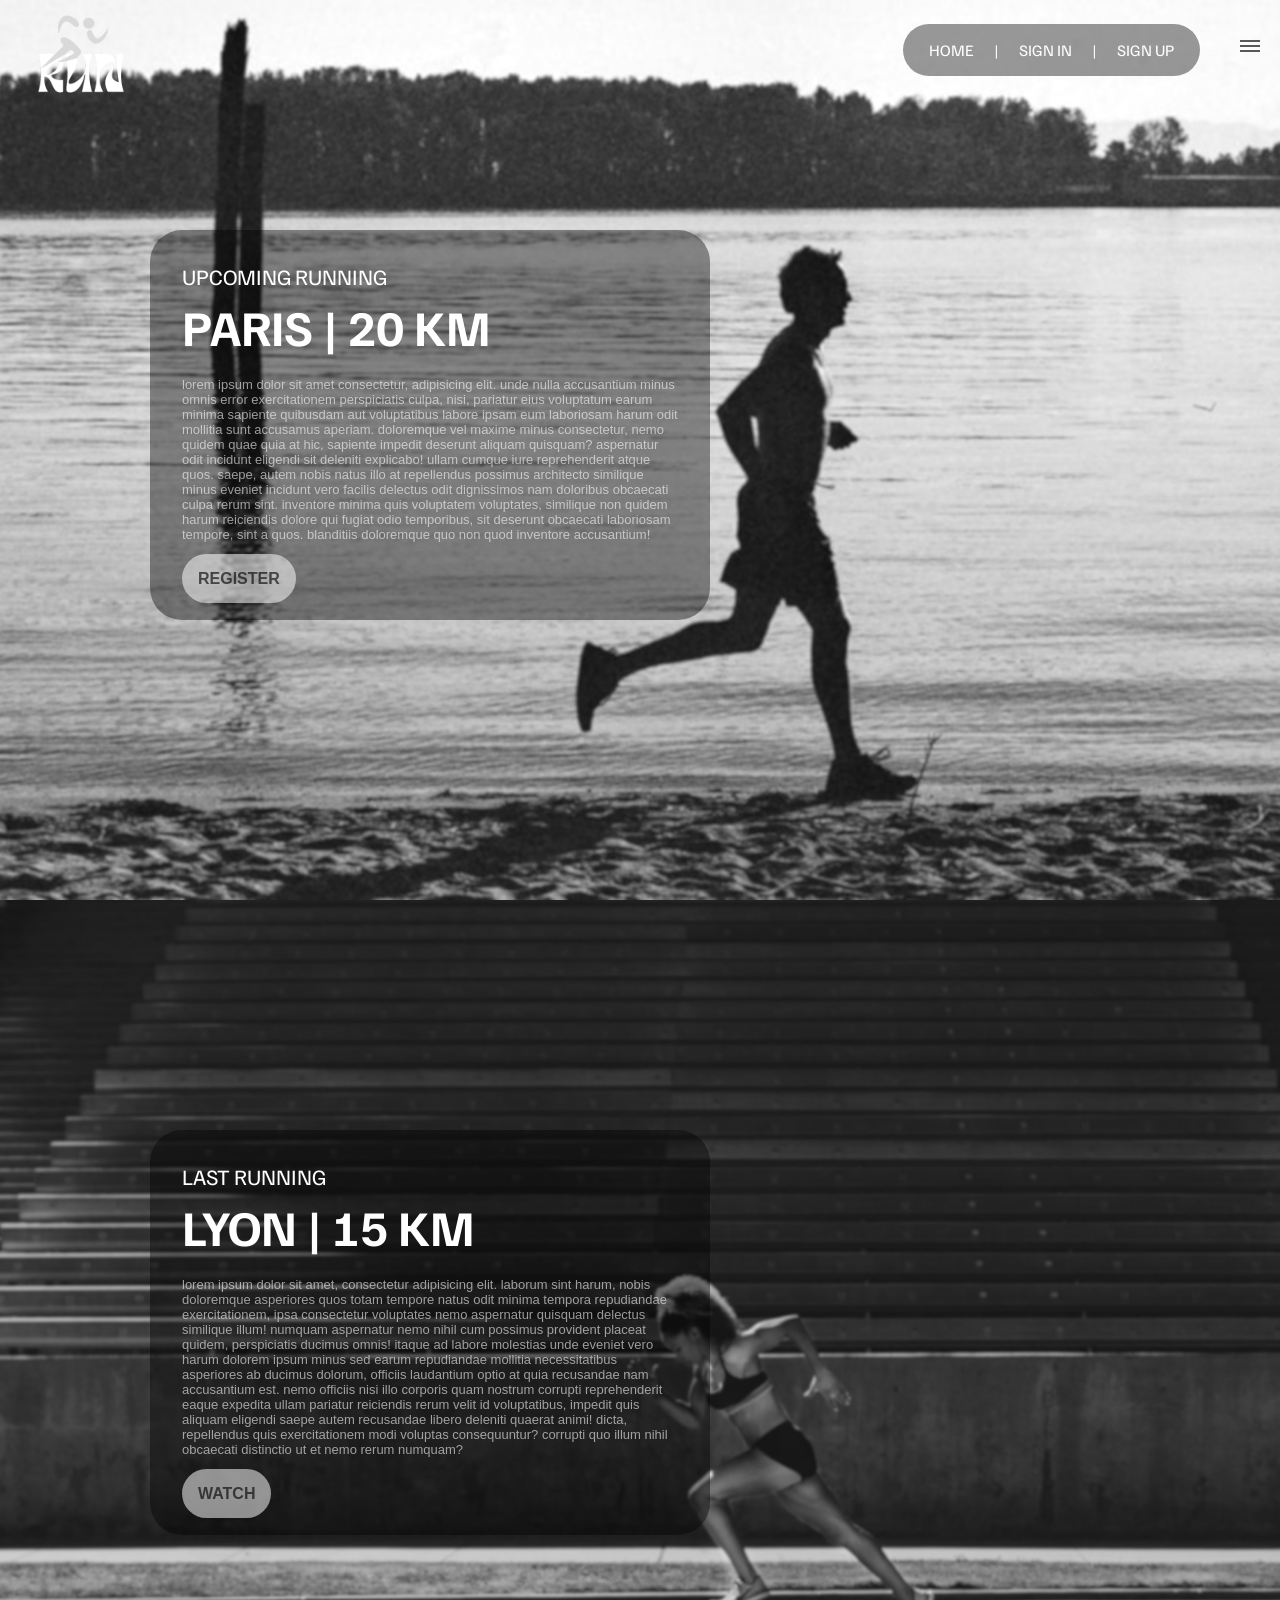
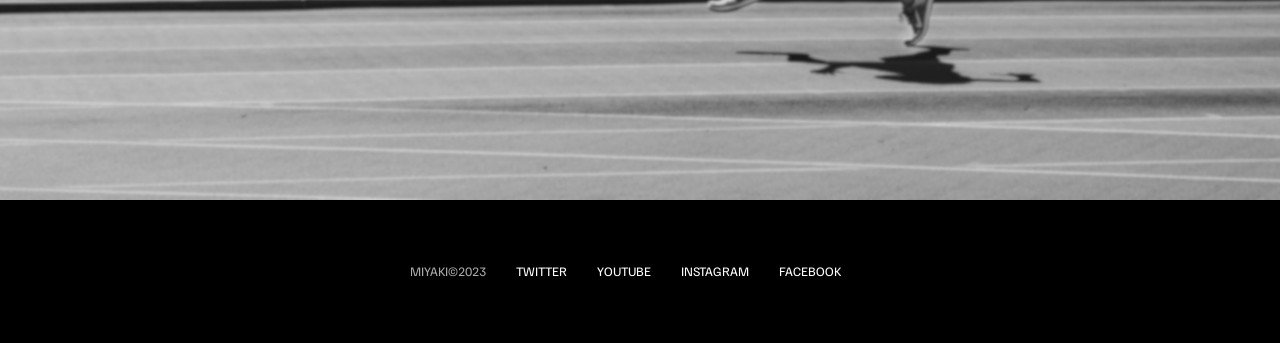
==== commit 5b980911: "update register" ====
--- a/index.html
+++ b/index.html
@@ -51,6 +51,7 @@
       <div class="section-inner">
         <h4>upcoming running</h4>
         <h2>paris | 20 km</h2>
+        <p>Lorem ipsum dolor sit amet consectetur, adipisicing elit. Unde nulla accusantium minus omnis error exercitationem perspiciatis culpa, nisi, pariatur eius voluptatum earum minima sapiente quibusdam aut voluptatibus labore ipsam eum laboriosam harum odit mollitia sunt accusamus aperiam. Doloremque vel maxime minus consectetur, nemo quidem quae quia at hic, sapiente impedit deserunt aliquam quisquam? Aspernatur odit incidunt eligendi sit deleniti explicabo! Ullam cumque iure reprehenderit atque quos. Saepe, autem nobis natus illo at repellendus possimus architecto similique minus eveniet incidunt vero facilis delectus odit dignissimos nam doloribus obcaecati culpa rerum sint. Inventore minima quis voluptatem voluptates, similique non quidem harum reiciendis dolore qui fugiat odio temporibus, sit deserunt obcaecati laboriosam tempore, sint a quos. Blanditiis doloremque quo non quod inventore accusantium!</p>
         <a href="register.html">
           <div class="hover"><span>register</span></div>
         </a>    
@@ -64,6 +65,7 @@
       <div class="section-inner">
         <h4>last running</h4>
         <h2>lyon | 15 km</h2>
+        <p>Lorem ipsum dolor sit amet, consectetur adipisicing elit. Laborum sint harum, nobis doloremque asperiores quos totam tempore natus odit minima tempora repudiandae exercitationem, ipsa consectetur voluptates nemo aspernatur quisquam delectus similique illum! Numquam aspernatur nemo nihil cum possimus provident placeat quidem, perspiciatis ducimus omnis! Itaque ad labore molestias unde eveniet vero harum dolorem ipsum minus sed earum repudiandae mollitia necessitatibus asperiores ab ducimus dolorum, officiis laudantium optio at quia recusandae nam accusantium est. Nemo officiis nisi illo corporis quam nostrum corrupti reprehenderit eaque expedita ullam pariatur reiciendis rerum velit id voluptatibus, impedit quis aliquam eligendi saepe autem recusandae libero deleniti quaerat animi! Dicta, repellendus quis exercitationem modi voluptas consequuntur? Corrupti quo illum nihil obcaecati distinctio ut et nemo rerum numquam?</p>
         <a href=https://youtu.be/r8gsun4HZU8>
           <div class="hover"><span>watch</span></div>
         </a>
--- a/css/style.css
+++ b/css/style.css
@@ -101,7 +101,7 @@
 
 .section-inner {
   position: absolute;
-  top: 300px;
+  top: 230px;
   left: 150px;
   max-width: 560px;
   padding: 2em;
@@ -124,6 +124,15 @@
   animation-fill-mode: both; /* Stop from showing at start*/
 }
 
+.section-inner p {
+  font-family: 'Montserrat', sans-serif;
+  text-transform: lowercase;
+  color: #ffffff95;
+  font-size: small;
+  font-weight: lighter;
+  margin-bottom: 2em;
+}
+
 .section-inner a {
   animation: fadeInUp 0.5s ease-in-out 0.4s;
   animation-fill-mode: both; /* Stop from showing at start*/
@@ -131,10 +140,11 @@
 
 .hover span {
   font-family: sans-serif;
-  color: #000;
+  font-weight: bold;
+  color: #000000a1;
   background-color: #ffffff87;
-  border-radius: 1em;
-  padding: 0.5em;
+  border-radius: 2em;
+  padding: 1em;
 }
 
 /* Background images */
@@ -154,6 +164,7 @@
   padding: 15px 50px;
   margin-top: 10px;
   border: 2px solid #fff;
+  border-radius: 2em;
   text-transform: uppercase;
   font-weight: bold;
   overflow: hidden;
@@ -517,7 +528,7 @@
   .contact-clean h2 {
     margin-top: 5px;
     font-weight: bold;
-    font-size: 20px;
+    font-size: 1.5em;
     margin-bottom: 36px;
     color: inherit;
   }
@@ -571,10 +582,10 @@
 
 
 .contact-clean form .btn-primary {
-  background-color: #5a5a5a !important;
+  background-color: #ffffff !important;
   border-radius: 2em;
   margin-top: 15px;
-  color: #ffffff;
+  color: #000000;
 }
 
 .btn:not(:disabled):not(.disabled) {
@@ -590,7 +601,7 @@
   opacity: 0.7;
   text-transform: uppercase;
   font-weight: bold;
-  font-size: 13px;
+  font-size: 15px;
   letter-spacing: 0.4px;
   line-height: 1;
   outline: none !important;
@@ -601,4 +612,28 @@
   max-height: 260px;
   padding-top: 10px;
   resize: vertical;
+}
+
+
+/************************************************Formulaire Register***************************************************/
+
+#course {
+  padding: 0.5em;
+  border-radius: 1em;
+}
+
+#infosCourse {
+  line-height: 2em;
+}
+
+.contact-clean1 {
+  padding: 2em;
+  padding-right: 5em;
+}
+
+.contact-clean form .btn-primary1 {
+  background-color: #ffffff !important;
+  border-radius: 2em;
+  margin-top: 15px;
+  color: #000000;
 }
